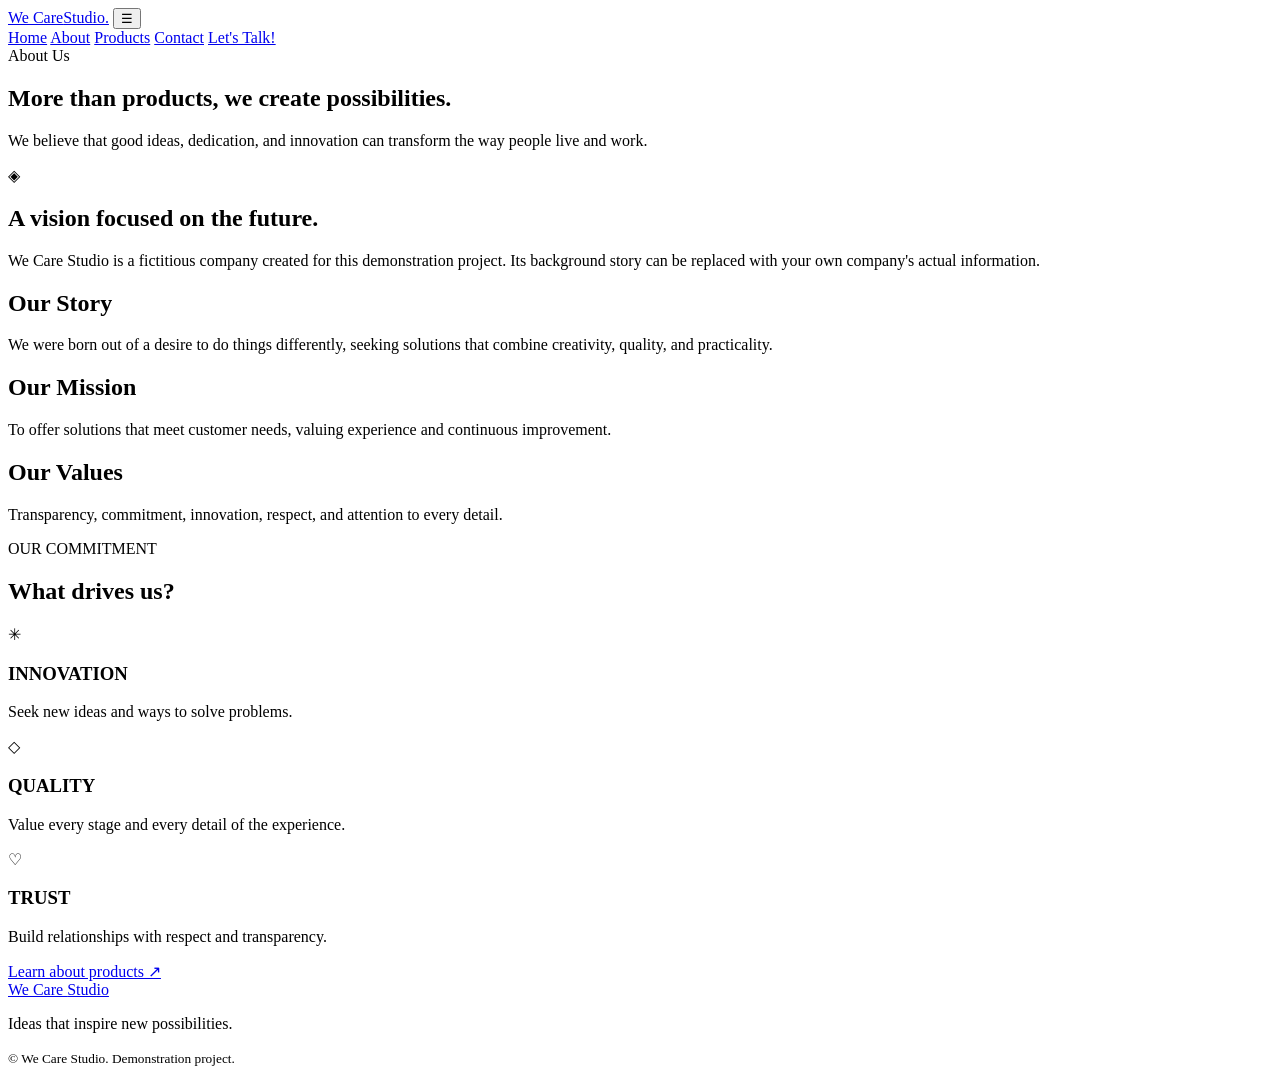
==== about.html @ b72f2395 "Alteracao do projeto. Atualizacao html. 100% em Inglês." ====
<!DOCTYPE html>
<html lang="pt-BR">

<head>
    <meta charset="UTF-8">
    <meta name="viewport" content="width=device-width, initial-scale=1.0">
    <title>About | We Care Studio</title>
    <link rel="stylesheet" href="css/style.css">
</head>

<body>
    <header class="site-heder">
        <a class="brand" href="index.html">We Care<span>Studio.</span></a>
        <button class="menu-toggle" aria-label="Abrir menu" aria-expanded="false" aria-controls="nav-links">☰</button>
        <nav class="nav-links" id="nav-links">
            <a href="index.html">Home</a>
            <a class="active" href="about.html">About</a>
            <a href="products.html">Products</a>
            <a href="contact.html">Contact</a>
            <a href="contact.html">Let's Talk!</a>
    </header>


    <main class="page-container">
        <section class="page-hero reveal">
            <span class="eyebrow">About Us</span>
            <h1>More than products, we create <span>possibilities.</span></h1>
            <p>We believe that good ideas, dedication, and innovation can
                transform the way people live and work.</p>
        </section>

        <section class="about-grig reveal">
            <div class="about-highlight">
                <span class="feature-icon">◈</span>
                <h2>A vision focused on the future.</h2>
                <p>We Care Studio is a fictitious company created for this demonstration project. Its background story
                    can be replaced with your own company's actual information.</p>
            </div>

            <div class="about-copy">
                <h2>Our Story</h2>
                <p>We were born out of a desire to do things differently, seeking solutions
                    that combine creativity, quality, and practicality.</p>
                <h2>Our Mission</h2>
                <p>To offer solutions that meet customer needs,
                    valuing experience and continuous improvement.</p>
                <h2>Our Values</h2>
                <p>Transparency, commitment, innovation, respect, and attention
                    to every detail.</p>
            </div>
        </section>

        <section class="section-block reveal">
            <span class="eyebrow">OUR COMMITMENT</span>
            <h2 class="section-title">What drives us?</h2>

            <div class="feature-card">
                <article class="feature-icon">
                    <span class="feature-icon">✳</span>
                    <h3>INNOVATION</h3>
                    <P>Seek new ideas and ways to solve problems.</P>
                </article>
                <article class="feature-card">
                    <span class="feature-icon">◇</span>
                    <h3>QUALITY</h3>
                    <P>Value every stage and every detail of the experience.</P>
                </article>
                <article class="feature-card">
                    <span class="feature-icon">♡</span>
                    <h3>TRUST</h3>
                    <P>Build relationships with respect and transparency.</P>
                </article>
            </div>

            <a class="button-main" href="products.html">Learn about products ↗</a>
        </section>
    </main>

    <footer>
        <a class="brand" href="index.html">We Care <span>Studio</span></a>
        <p>Ideas that inspire new possibilities.</p>
        <small>© <span class="current-year"></span>We Care Studio. Demonstration project.</small>
    </footer>
</body>
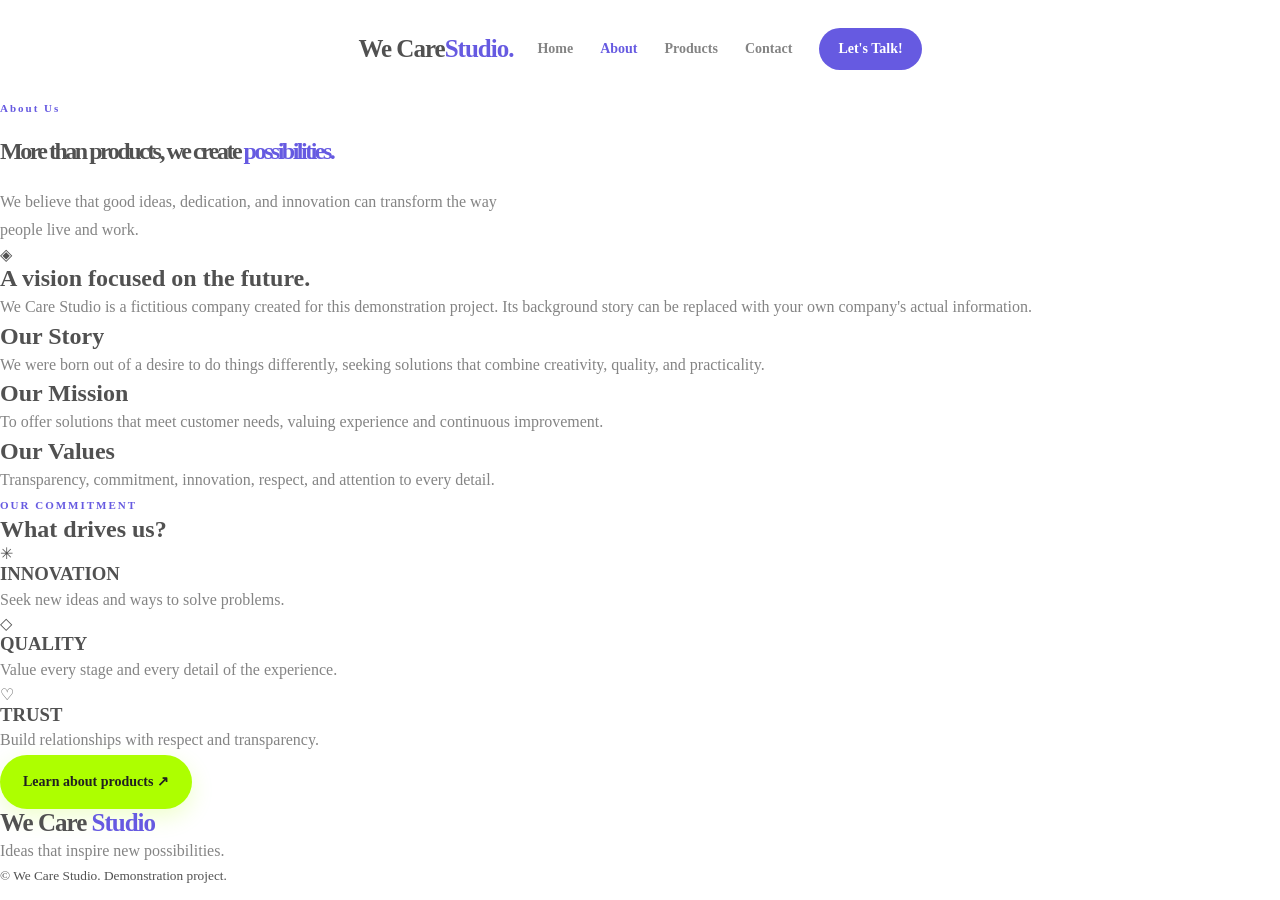
==== commit 0313292d: "Atualizacao HTML; CSS aplicado no cabecalho, textos e botoes." ====
--- a/about.html
+++ b/about.html
@@ -5,19 +5,21 @@
     <meta charset="UTF-8">
     <meta name="viewport" content="width=device-width, initial-scale=1.0">
     <title>About | We Care Studio</title>
-    <link rel="stylesheet" href="css/style.css">
+   <link rel="stylesheet" href="./style.css">
 </head>
 
 <body>
-    <header class="site-heder">
+    <header class="site-header">
         <a class="brand" href="index.html">We Care<span>Studio.</span></a>
+
         <button class="menu-toggle" aria-label="Abrir menu" aria-expanded="false" aria-controls="nav-links">☰</button>
+
         <nav class="nav-links" id="nav-links">
             <a href="index.html">Home</a>
             <a class="active" href="about.html">About</a>
             <a href="products.html">Products</a>
             <a href="contact.html">Contact</a>
-            <a href="contact.html">Let's Talk!</a>
+           <a class="nav-cta" href="contact.html">Let's Talk!</a>
     </header>
 
 
@@ -29,7 +31,7 @@
                 transform the way people live and work.</p>
         </section>
 
-        <section class="about-grig reveal">
+        <section class="about-grid reveal">
             <div class="about-highlight">
                 <span class="feature-icon">◈</span>
                 <h2>A vision focused on the future.</h2>
@@ -81,4 +83,7 @@
         <p>Ideas that inspire new possibilities.</p>
         <small>© <span class="current-year"></span>We Care Studio. Demonstration project.</small>
     </footer>
+
+    <script src="js/script.js"></script>
+
 </body>
--- a/style.css
+++ b/style.css
@@ -0,0 +1,325 @@
+:root {
+    --purple: #665ae1;
+    --purple-dark: #4b3fc0;
+    --lime: #adff00;
+    --gray-dark: #515151;
+    --gray: #848484;
+    --gray-light: #989d9c;
+    --white: #ffffff;
+    --background: #f7f7fc;
+    --border: #e8e6f3;
+    --shadow: 0 18px 50px rgba(55, 44, 120, 0.10);
+}
+
+* {
+    margin: 0;
+    padding: 0;
+    box-sizing: border-box;
+    font-family: "Montserrat" sans-serif;
+}
+
+html {
+    scroll-behavior: smooth;
+}
+
+body {
+    min-height: 100vh;
+    color: var(--gray-dark);
+    background: radial-gradient(ellipse at 90% 5%¨, #ece9ff 0, transparent 32% var(--backgound));
+}
+
+a {
+    color: inherit;
+    text-decoration: none;
+}
+
+button, input, select, textarea {
+    font: inherit;
+}
+
+button, input, select, textarea {
+    -webkit-tap-highlight-color: transparent;
+}
+
+button:focus-visible, a:focus-visible, input:focus-visible, select:focus-visible, textarea:focus-visible {
+    outline: 3px solid var(--purple);
+    outline-offset: 4px;
+}
+
+.site-header {
+    width: min(1320px, 92%);
+    margin: 0 auto;
+    padding: 28px 0;
+    display: flex;
+    align-items: center;
+    justify-content: center;
+    gap: 24px;
+}
+
+.brand {
+    flex-shrink: 0;
+    font-size: 25px;
+    font-weight: 900;
+    letter-spacing: -1px;
+}
+
+.brand span {
+    color: var(--purple);
+}
+
+.nav-links {
+    display: flex;
+    align-items: center;
+    gap: 27px;
+}
+
+.nav-links a {
+    font-size: 14px;
+    font-weight: 600;
+    color: var(--gray);
+    transition: color 0.25s ease;
+}
+
+.nav-links > a:hover, .nav-links > a.active {
+    color: var(--purple);
+}
+
+.nav-links .nav-cta {
+    padding: 13px 19px;
+    border-radius: 30px;
+    background: var(--purple);
+    color: var(--white);
+    transition: background 0.25s, transform 0.25s;
+}
+
+.nav-links .nav-cta:hover {
+    background: var(--purple-dark);
+    color: var(--white);
+    transform: translateY(-2px);
+}
+
+.menu-toggle {
+    display: none;
+    border: none;
+    background: var(--purple);
+    color: var(--white);
+    border-radius: 12px;
+    width: 44px;
+    height: 44px;
+    font-size: 23px;
+    cursor: pointer;
+}
+
+.eyebrow {
+    display: inline-block;
+    color: var(--purple);
+    font-size: 11px;
+    font-weight: 800;
+    letter-spacing: 2px;
+    line-height: 1.8;
+}
+
+h1, h2, h3 {
+    color: var(--gray-dark);
+    line-height: 1.2;
+}
+
+p {
+    color: var(--gray);
+    line-height: 1.8;
+}
+
+.button-main, .button-secondary {
+    display: inline-flex;
+    align-items: center;
+    justify-content: center;
+    gap: 8px;
+    min-height: 54px;
+    padding: 14px 23px;
+    border: none;
+    border-radius: 30px;
+    font-size: 14px;
+    font-weight: 800;
+    cursor: pointer;
+    transition: transform 0.25s ease, box-shadow 0.25s ease backgrond 0.25s ease;
+} 
+
+.button-main {
+    background: var(--lime);
+    color: #202020;
+    box-shadow: 0 8px 22px rgba(173, 255, 0, 0.2);
+}
+
+.button-main:hover {
+    transform: translateY(-4px);
+    box-shadow: 0 12px 25px rgba(173, 255, 0, 0.35);
+}
+
+.button-secondary:hover {
+    border-color: var(--purple);
+    color: var(--purple);
+    transform: translateY(-3px);
+}
+
+.hero {
+    width: min(1320px, 92%);
+    min-height: 560px;
+    margin: 35px auto 80px;
+    padding: 45px 4%;
+    display: grid;
+    grid-template-columns: 1.15rf 0.85fr;
+    align-items: center;
+    gap: 55px;
+    background: var(--white);
+    border: 1px solid rgba(102, 90, 225, 0.08);
+    border-radius: 34px;
+    box-shadow: var(--shadow);
+    overflow: hidden;
+}
+
+.hero-content h1, .page-hero h1 {
+    margin-top: 18px;
+    font-size: clamp(38px, 5vw 66px);
+    font-weight: 900;
+    letter-spacing: -2.5px;
+}
+
+.hero-content h1 span, .page-hero h1 span {
+    color: var(--purple);
+}
+
+.hero-content > p, .page-hero > p {
+    max-width: 540px;
+    margin-top: 22px;
+    font-size: 16px;
+}
+
+.hero-actions {
+    display: flex;
+    flex-wrap: wrap;
+    gap: 14px;
+    margin-top: 30px;
+}
+
+.hero-stats {
+    display: flex;
+    flex-wrap: wrap;
+    gap: 32px;
+    margin-top: 43px;
+}
+
+.hero-stats div {
+    display: flex;
+    flex-direction: column;
+    gap: 5px;
+}
+
+.hero-stats strong {
+    color: var(--purple);
+    font-size: 20px;
+}
+
+.hero-stats span {
+    color: var(--gray);
+    font-size: 12px;
+    font-weight: 600;
+}
+
+hero.visual {
+    min-height: 380px;
+    position: relative;
+    display: grid;
+    place-items: center;
+}
+
+.visual-orbit {
+    position: absolute;
+    width: min(340px, 90%);
+    aspect-ratio: 1;
+    border: 2px dashed rgba(102, 90, 225, 0.25);
+    border-radius: 50%;
+    animation: rotate-orbit 24s linear infinite;
+}
+
+visual-card {
+    z-index: 1;
+    width: min(310px 90%);
+    min-height: 275px;
+    padding: 32px;
+    border-radius: 28px;
+    background: linear-gradient(145deg, #7669f0, #5142c4);
+    color: var(--white);
+    box-shadow: 0 24px 60px rgba(102, 90, 225, 0.35);
+    transform: rotate(-3deg);
+    transition: transform 0.35s ease;
+}
+
+
+.vusual-card:hover {
+    transform: rotate(0deg) translateY(-6px);
+}
+
+
+.visual-icon {
+    display: block;
+    color: var(--lime);
+    font-size: 46px;
+}
+
+.visual-label {
+    display: block;
+    margin: 15px 0;
+    color: #dedaff;
+    font-size: 9px;
+    font-weight: 800;
+    letter-spacing: 1.5px;
+}
+
+.visual-card h2 {
+    color: var(--white);
+    font-size: 28px;
+    line-height: 1.3;
+}
+
+.visual-card p {
+    margin-top: 12px;
+    color: #ece9ff;
+    font-size: 12px;
+}
+
+.visual-card a {
+    display: inline-block;
+    margin-top: 20px;
+    color: var(--lime);
+    font-size: 12px;
+    font-weight: 800;
+}
+
+.floating-star {
+    position: absolute;
+    z-index: 2;
+    color: var(--purple);
+    animation: float-star 3s ease-in-out infinite;
+}
+
+.star-one {
+    top: 12%;
+    right: 10%;
+    font-size: 48px;
+}
+
+.star-two {
+    bottom: 10%;
+    left: 8%;
+    color: #a4db00;
+    font-size: 38px;
+    animation-delay: 0.7s;
+}
+
+@keyframes rotate-orbit {
+    to {transform: rotate(360deg);}
+}
+
+@keyframes float-star {
+    50% {transform: translateY(-12px) rotate(15deg);}
+}
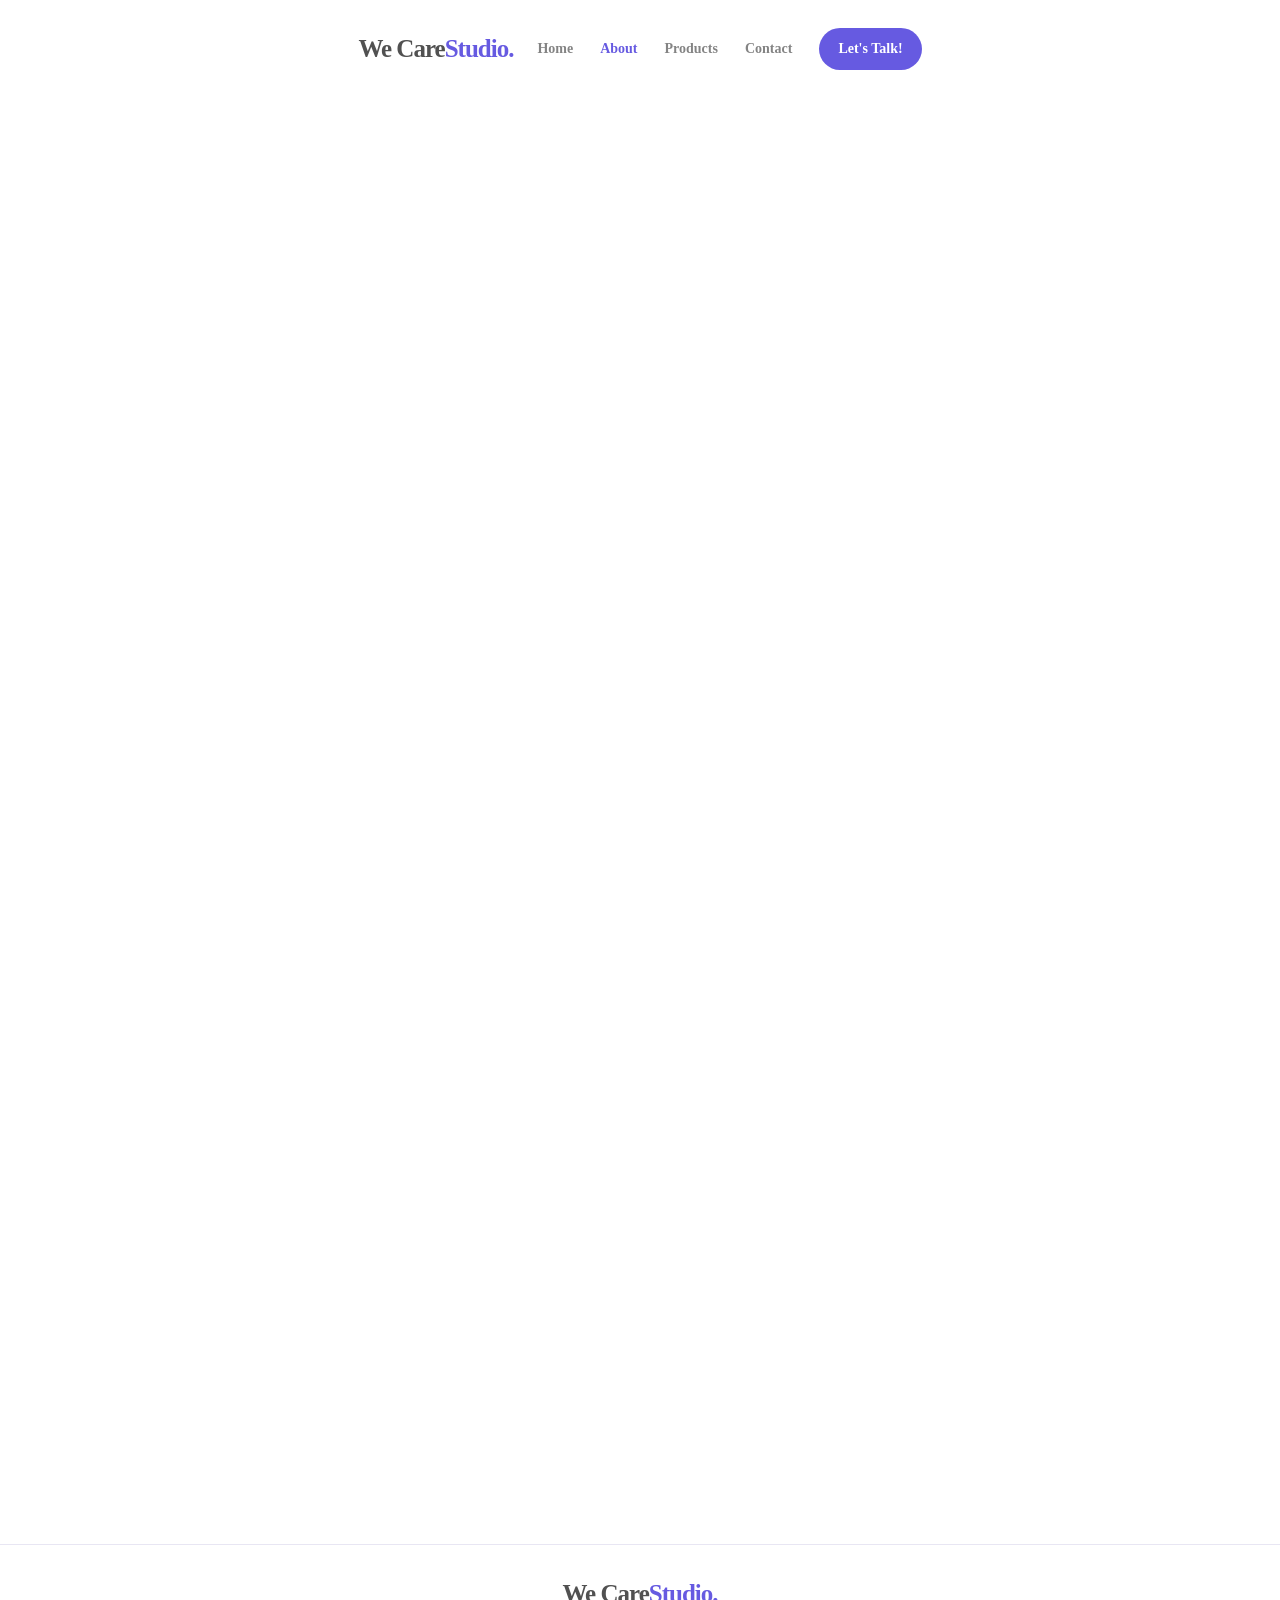
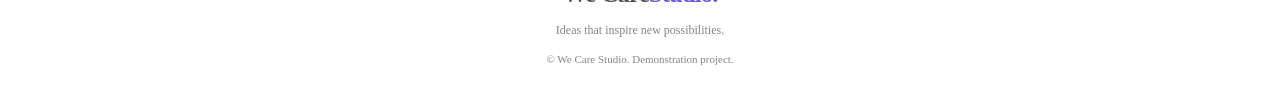
==== commit e9772603: "Ajsutes HTML, correcao da animacao no card new possibilities, aplicacao css no restante das paginas." ====
--- a/about.html
+++ b/about.html
@@ -78,8 +78,8 @@
         </section>
     </main>
 
-    <footer>
-        <a class="brand" href="index.html">We Care <span>Studio</span></a>
+     <footer class="site-footer">
+        <a class="brand" href="index.html">We Care<span>Studio.</span></a>
         <p>Ideas that inspire new possibilities.</p>
         <small>© <span class="current-year"></span>We Care Studio. Demonstration project.</small>
     </footer>
--- a/style.css
+++ b/style.css
@@ -33,15 +33,25 @@
     text-decoration: none;
 }
 
-button, input, select, textarea {
+button,
+input,
+select,
+textarea {
     font: inherit;
 }
 
-button, input, select, textarea {
+button,
+input,
+select,
+textarea {
     -webkit-tap-highlight-color: transparent;
 }
 
-button:focus-visible, a:focus-visible, input:focus-visible, select:focus-visible, textarea:focus-visible {
+button:focus-visible,
+a:focus-visible,
+input:focus-visible,
+select:focus-visible,
+textarea:focus-visible {
     outline: 3px solid var(--purple);
     outline-offset: 4px;
 }
@@ -80,7 +90,8 @@
     transition: color 0.25s ease;
 }
 
-.nav-links > a:hover, .nav-links > a.active {
+.nav-links>a:hover,
+.nav-links>a.active {
     color: var(--purple);
 }
 
@@ -119,7 +130,9 @@
     line-height: 1.8;
 }
 
-h1, h2, h3 {
+h1,
+h2,
+h3 {
     color: var(--gray-dark);
     line-height: 1.2;
 }
@@ -129,7 +142,8 @@
     line-height: 1.8;
 }
 
-.button-main, .button-secondary {
+.button-main,
+.button-secondary {
     display: inline-flex;
     align-items: center;
     justify-content: center;
@@ -142,7 +156,7 @@
     font-weight: 800;
     cursor: pointer;
     transition: transform 0.25s ease, box-shadow 0.25s ease backgrond 0.25s ease;
-} 
+}
 
 .button-main {
     background: var(--lime);
@@ -177,18 +191,21 @@
     overflow: hidden;
 }
 
-.hero-content h1, .page-hero h1 {
+.hero-content h1,
+.page-hero h1 {
     margin-top: 18px;
     font-size: clamp(38px, 5vw 66px);
     font-weight: 900;
     letter-spacing: -2.5px;
 }
 
-.hero-content h1 span, .page-hero h1 span {
-    color: var(--purple);
-}
-
-.hero-content > p, .page-hero > p {
+.hero-content h1 span,
+.page-hero h1 span {
+    color: var(--purple);
+}
+
+.hero-content>p,
+.page-hero>p {
     max-width: 540px;
     margin-top: 22px;
     font-size: 16px;
@@ -225,25 +242,32 @@
     font-weight: 600;
 }
 
-hero.visual {
+.hero-visual {
     min-height: 380px;
     position: relative;
     display: grid;
     place-items: center;
-}
+    isolation: isolate;
+}
+
 
 .visual-orbit {
     position: absolute;
+    top: 50%;
+    left: 50%;
+    translate: -50% -50%;
     width: min(340px, 90%);
     aspect-ratio: 1;
     border: 2px dashed rgba(102, 90, 225, 0.25);
     border-radius: 50%;
+    pointer-events: none;
     animation: rotate-orbit 24s linear infinite;
-}
-
-visual-card {
+    z-index: 0;
+}
+
+.visual-card {
     z-index: 1;
-    width: min(310px 90%);
+    width: min(310px, 90%);
     min-height: 275px;
     padding: 32px;
     border-radius: 28px;
@@ -254,45 +278,50 @@
     transition: transform 0.35s ease;
 }
 
-
-.vusual-card:hover {
-    transform: rotate(0deg) translateY(-6px);
-}
-
-
-.visual-icon {
+.visual-card .visual-icon {
     display: block;
-    color: var(--lime);
-    font-size: 46px;
-}
-
-.visual-label {
+    margin-bottom: 18px;
+    color: #adff00;
+    font-size: 38px;   
+}
+
+.visual-card .visual-label {
     display: block;
-    margin: 15px 0;
-    color: #dedaff;
-    font-size: 9px;
+    margin-bottom: 20px;
+    color: #adff00;
+    font-size: 11px;
     font-weight: 800;
-    letter-spacing: 1.5px;
+    letter-spacing: 2px;
 }
 
 .visual-card h2 {
-    color: var(--white);
+    margin-bottom: 14px;
+    color: #ffffff;
     font-size: 28px;
-    line-height: 1.3;
+    font-weight: 800;
+    line-height: 1.2;
 }
 
 .visual-card p {
-    margin-top: 12px;
-    color: #ece9ff;
-    font-size: 12px;
+    width: 100%;
+    margin-top: 0;
+    margin-bottom: 24px;
+    color: #f0edff;
+    font-size: 13px;
+    line-height: 1.7;
 }
 
 .visual-card a {
-    display: inline-block;
-    margin-top: 20px;
-    color: var(--lime);
-    font-size: 12px;
-    font-weight: 800;
+   display: inline-block;
+   color: var(--lime);
+   font-size: 13px;
+   font-weight: 800;
+   text-decoration: none;
+   transition: transform 0.3s ease;
+}
+
+.visual-card a:hover {
+    transform: translateX(5px);
 }
 
 .floating-star {
@@ -305,21 +334,541 @@
 .star-one {
     top: 12%;
     right: 10%;
-    font-size: 48px;
+    font-size: 88px;
 }
 
 .star-two {
     bottom: 10%;
     left: 8%;
     color: #a4db00;
-    font-size: 38px;
+    font-size: 88px;
     animation-delay: 0.7s;
 }
 
 @keyframes rotate-orbit {
-    to {transform: rotate(360deg);}
+    to {
+        transform: rotate(360deg);
+    }
 }
 
 @keyframes float-star {
-    50% {transform: translateY(-12px) rotate(15deg);}
+    50% {
+        transform: translateY(-12px) rotate(15deg);
+    }
+}
+
+.section-block {
+    width: min(1200, 90%);
+    margin: 0 auto 90px;
+    text-align: center;
+}
+
+.section-title {
+    margin-top: 12px;
+    font-size: clamp(28px 4vw 42px);
+    font-weight: 900;
+}
+
+.section-description {
+    max-width: 650px;
+    margin: 15px auto 35px;
+    font-size: 14px;
+}
+
+.feature-grid {
+    display: grid;
+   grid-template-columns: repeat(3, minmax(0, 1fr));
+    gap: 22px;
+    margin-top: 35px;
+    text-align: left;
+}
+
+.feature-card {
+    padding: 30px;
+    border: 1px solid var(--border);
+    border-radius: 24px;
+    background: var(--white);
+    box-shadow: 0 8px 30px rgba(55, 44, 120, 0.04);
+    transition: transform 0.3s ease, box-shadow 0.3s ease;
+    
+}
+
+.feature-card:hover {
+    transform: translateY(-7px);
+    box-shadow: var(--shadow);
+}
+
+.feature-icon {
+    display: inline-grid;
+    place-items: center;
+    width: 50px;
+    height: 50px;
+    border-radius: 16px;
+    background: #eeecff;
+    color: var(--purple);
+    font-size: 27px;
+}
+
+.feature-card p{
+    margin-top: 12px;
+    font-size: 13px;
+}
+
+.card-link {
+    display: inline-block;
+    margin-top: 20px;
+    color: var(--purple);
+    font-size: 12px;
+    font-weight: 800;
+}
+
+.section-block > .button-main {
+    margin-top: 35px;
+}
+
+.page-container {
+    width: min(1200px, 90%);
+    min-height: 65vh;
+    margin: 35px auto 80px;
+}
+
+.page-hero {
+    padding: 65px 7%;
+    border-radius: 30px;
+    background: var(--white);
+    box-shadow: var(--shadow);
+}
+
+.page-hero h1 {
+    max-width: 850px;
+}
+
+.about-grid {
+    display: grid;
+    grid-template-columns: 0.85fr 1.15fr;
+    gap: 35px;
+    margin-top: 45px;
+}
+
+.about-highlight {
+    padding: 38px;
+    border-radius: 28px;
+    background: linear-gradient(145deg, #7669f0), #4b3fc0;
+
+}
+
+.about-highlight h2 {
+    margin-top: 25px;
+    color: var(--white);
+    font-size: 32px;
+}
+
+.about-highlight p {
+    margin-top: 18px;
+    color: #e9e7ff;
+    font-size: 14px;
+}
+
+.about-copy p {
+    margin: 10px 0 22px;
+    font-size: 14px;
+}
+
+.about-grid + .section-block {
+    margin-top: 75px;
+}
+
+.catalog {
+    margin-top: 38px;
+}
+
+.catalog-controls {
+    display: grid;
+    grid-template-columns: 1fr 250px;
+    gap: 15px;
+}
+
+.catalog-controls input, .catalog-controls select, .contact-form input, .contact-form select, .contact-form textarea {
+    width: 100%;
+    padding: 15px;
+    border: 1px solid var(--border);
+    border-radius: 13px;
+    background: var(--white);
+    color: var(--gray-dark);
+    font-size: 13px;
+}
+
+.catalog-controls input:focus, .catalog-controls select:focus, .contact-form input:focus, .contact-form select:focus, .contact-form textarea:focus {
+    border-color: var(--purple);
+    outline: 2px solid rgba(102, 90, 225, 0.12);
+
+}
+
+.results-count {
+    margin-top: 18px;
+    font-size: 12px;
+}
+
+.product-grid {
+    display: grid;
+    gap: 22px;
+    margin-top: 18px;
+}
+
+.product-card {
+    min-width: 0;
+    overflow: hidden;
+    border: 1px solid var(--border);
+    border-radius: 23px;
+    background: var(--white);
+    transition: transform 0.3s ease, box-sahdow 0.3s ease;
+}
+
+.product-card:hover {
+    transform: translateY(-6px);
+    box-shadow: var(--shadow);
+}
+
+.product-art span {
+    font-size: 85px;
+    color: var(--white);
+    filter: drop-shadow(0 10px 15px rgba(0, 0, 0, 0.15));
+    transition: transform 0.3s ease;
+}
+
+.product-card:hover .product-art span {
+    transform: scale(1.15) rotate(8deg);
+}
+
+.art-purple {
+    background: linear-gradient(135deg, #a69dfb);
+}
+
+.art-green {
+     background: linear-gradient(135deg, #d7ff89, #82bd00);
+}
+
+.art-coral {
+     background: linear-gradient(135deg, #ffb6a6, #f07872);
+}
+
+.product-info {
+    padding: 23px;
+}
+
+.product-tag {
+    color: var(--purple);
+    font-size: 10px;
+    font-weight: 800;
+    letter-spacing: 1px;
+}
+
+.product-info h2 {
+    margin-top: 10px;
+    font-size: 21px;
+}
+
+.product-info p {
+    margin-top: 10px;
+    font-size: 13px;
+}
+
+.product-details {
+    margin-top: 20px;
+    padding: 0;
+    border: none;
+    background: none;
+    color: var(--purple);
+    font-size: 13px;
+    font-weight: 800;
+    cursor: pointer;
+}
+
+
+.product-details:hover {
+    color: var(--purple-dark);
+}
+
+.empty-state {
+    padding: 35px;
+    text-align: center;
+}
+
+.product-dialog {
+    width: min(500px, 90%);
+    margin: auto;
+    padding: 35px;
+    border: 1px solid var(--border);
+    border-radius: 25px;
+    background: var(--white);
+    color: var(--gray-dark);
+    box-shadow: var(--shadow);
+}
+
+.dialog-close {
+    float: right;
+    width: 35px;
+    height: 35px;
+    border: none;
+    border-radius: 50%;
+    background: #eeecff;
+    color: var(--purple);
+    font-size: 25px;
+    cursor: pointer;
+}
+
+.product-dialog h2 {
+    margin-top: 20px;
+    font-size: 27px;
+}
+
+.product-dialog p {
+    margin-top: 15px;
+    font-size: 14px;
+}
+
+.product-dialog .dialog-price {
+    margin-bottom: 25px;
+    color: var(--purple);
+    font-weight: 800;
+}
+
+.contact-layout {
+    display: grid;
+    grid-template-columns: 0.8fr 1.2fr;
+    gap: 40px;
+    margin-top: 40px;
+}
+
+
+.contact-intro {
+    padding: 35px;
+    border-radius: 25px;
+    background: linear-gradient(145deg, #7669f0, #4b3fc0);
+}
+
+.contact-intro h2 {
+    margin-top: 25px;
+    color: var(--white);
+    font-size: 32px;
+}
+
+.contact-intro > p {
+    margin-top: 15px;
+    color: #e9e7ff;
+    font-size: 14px;
+}
+
+.contact-note {
+    margin-top: 35px;
+    padding-top: 22px;
+    border-top: 1px solid rgba(255, 255, 255, 0.25);
+}
+
+.contact-note strong {
+    color: var(--lime);
+    font-size: 13px;
+}
+
+.contact-note p {
+    margin-top: 8px;
+    color: #e9e7ff;
+    font-size: 12px;
+}
+
+.contact-form {
+    display: flex;
+    flex-direction: column;
+    align-items: stretch;
+    gap: 10px;
+    padding: 32px;
+    border: 1px solid var(--border);
+    border-radius: 25px;
+    background: var(--white);
+    box-shadow: var(--shadow);
+}
+
+.contact-form label {
+    margin-top: 8px;
+    font-size: 12px;
+    font-weight: 700;
+}
+
+.contact-form textarea {
+    resize: vertical;
+}
+
+.contact-form .button-main {
+    align-self: flex-start;
+    margin-top: 12px;
+}
+
+.contact-form small {
+    color: var(--gray);
+    font-size: 11px;
+    line-height: 1.7;
+}
+
+.form-feedback.error {
+    color: #c53030;
+}
+
+.site-footer {
+    display: flex;
+    flex-direction: column;
+    align-items: center;
+    gap: 12px;
+    padding: 35px 5%;
+    border-top: 1px solid var(--border);
+    background: rgba(255, 255, 255, 0.75);
+    text-align: center;
+}
+
+.site-footer p {
+    font-size: 12px;
+}
+
+.site-footer small {
+    color: var(--gray);
+    font-size: 11px;
+}
+
+.reveal {
+    opacity: 0;
+    transform: translateY(25px);
+    transition: opacity 0.7s ease, transform 0.7s ease;
+}
+
+.reveal.visible {
+    opacity: 1;
+    transform: translateY(0);
+}
+
+@media (max-width: 900px) {
+    .site-header {
+        flex-wrap: wrap;
+    }
+
+    .menu-toggle {
+        display: block;
+    }
+
+    .nav-links {
+        display: none;
+        width: 100%;
+        flex-direction: column;
+        align-items: stretch;
+        gap: 0;
+        padding: 12px;
+        border: 1px solid var(--border);
+        border-radius: 18px;
+        background: var(--white);
+        box-shadow: var(--shadow);
+    }
+
+    .nav-links.open {
+        display: flex;
+    }
+
+    .nav-links > a {
+        padding: 13px;
+    }
+
+    .nav-links .nav-cta {
+        margin-top: 6px;
+        text-align: center;
+    }
+
+    .hero {
+        min-height: 340px;
+    }
+
+    .feature-grid, .contact-layout {
+        grid-template-columns: 1fr;
+    }
+
+}
+
+@media (max-width: 600px) {
+    .site-header {
+        padding: 20px 0;
+    }
+
+    .brand {
+        font-size: 22px;
+    }
+
+    .hero {
+        margin-top: 15px;
+        margin-bottom: 55px;
+        border-radius: 23px;
+    }
+
+    .hero-content h1, .page-hero h1 {
+        font-size: clamp(35px, 10vw, 48px);
+        letter-spacing: -1.5px;
+    }
+
+    .hero-content > p, .page-hero > p {
+        font-size: 14px;
+    }
+
+    .hero-actions a {
+        text-align: center;
+    }
+
+    .hero-stats {
+        gap: 20px;
+    }
+
+    .hero-visual {
+        min-height: 300px;
+    }
+
+    .visual-card {
+        padding: 25px;
+    }
+
+    .feature-grid, .product-grid {
+        grid-template-columns: 1fr;
+    }
+
+    .section-block {
+        margin-bottom: 60px;
+    }
+
+    .page-container {
+        margin-bottom: 15px;
+    }
+
+    .page-hero, .about-highlight, .contact-intro, .contact-form {
+        padding: 25px;
+        border-radius: 22px;
+    }
+
+    .catalog-controls {
+        grid-template-columns: 1fr;
+    }
+
+    .product-art {
+        min-height: 180px;
+    }
+
+    .button-main, .button-secondary {
+        font-size: 13px;
+    }
+}
+
+@media (prefers-reduced-motion: reduce) {
+    *, *::before, *::after {
+        scroll-behavior: auto !important;
+        animation-duration: 0.01ms !important;
+        animation-iteration-count: 1 !important;
+        transition-duration: 0.01ms !important;
+    }
+
+    .reveal {
+        opacity: 1;
+        transform: none;
+    }
 }
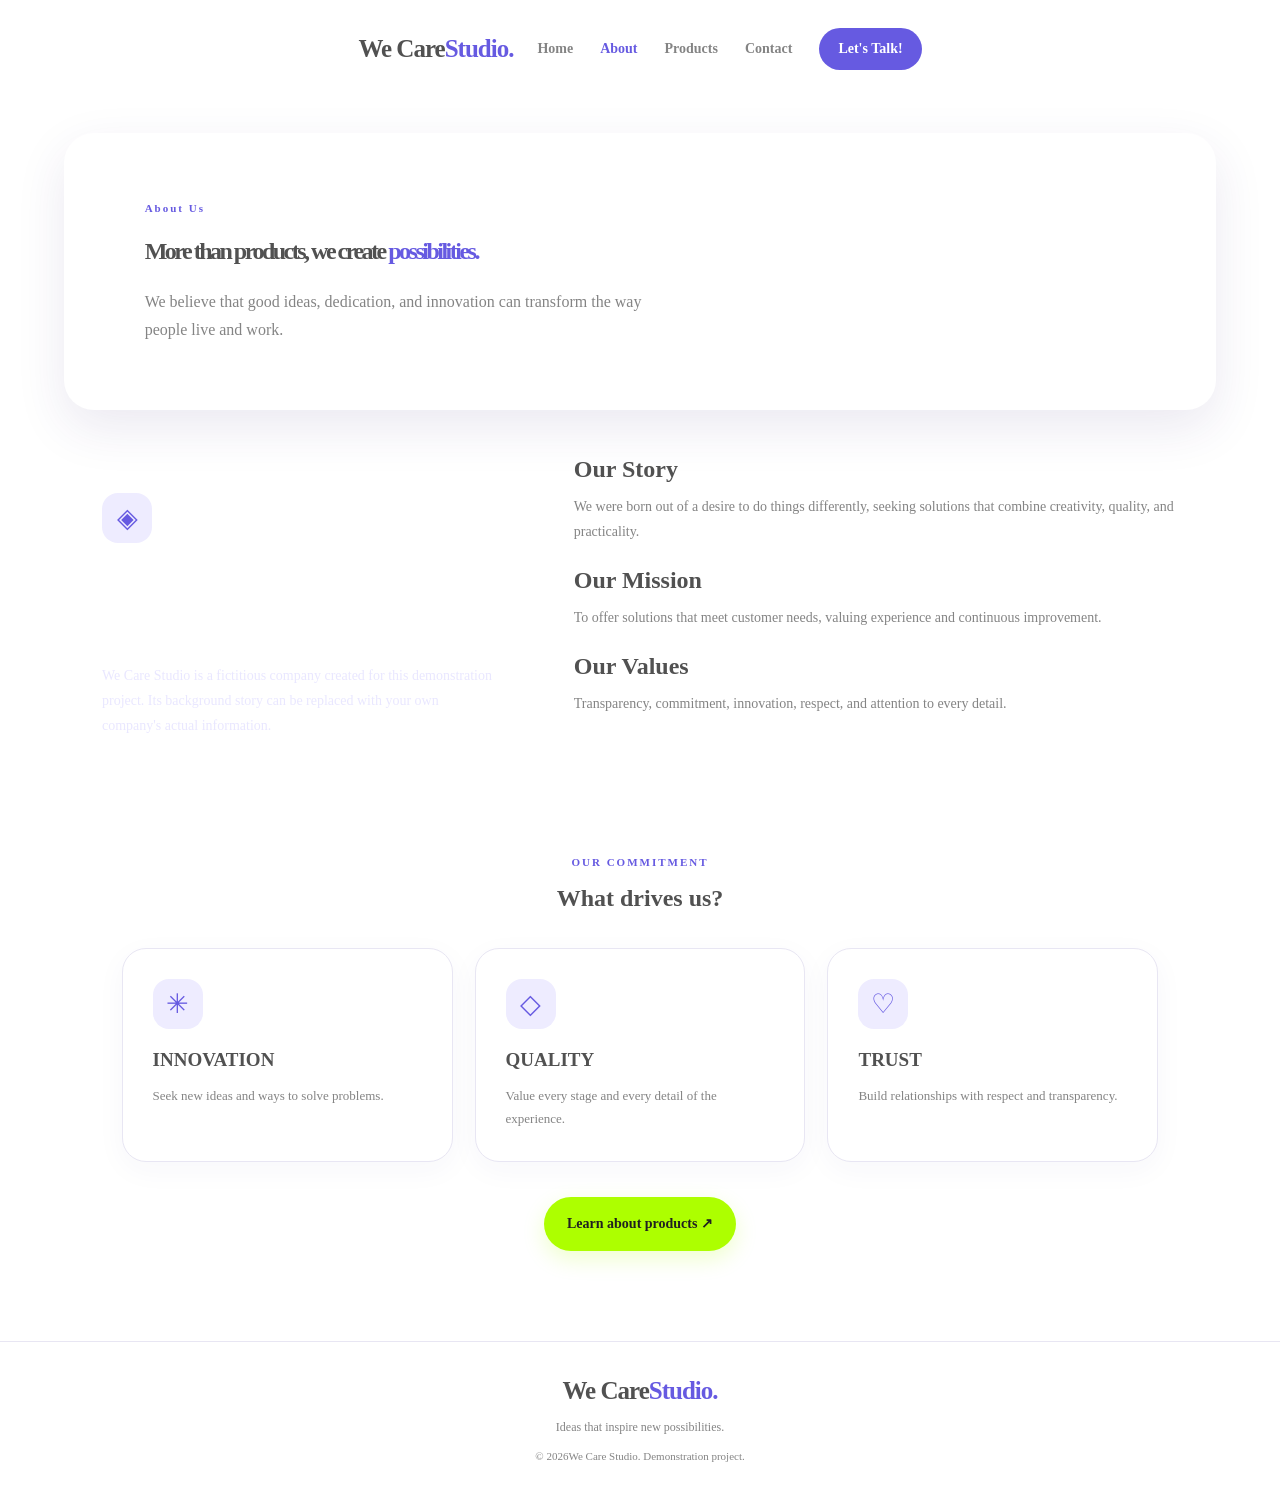
==== commit 6e53a6f9: "ajustes html e css. aplicacao javascript" ====
--- a/about.html
+++ b/about.html
@@ -5,7 +5,7 @@
     <meta charset="UTF-8">
     <meta name="viewport" content="width=device-width, initial-scale=1.0">
     <title>About | We Care Studio</title>
-   <link rel="stylesheet" href="./style.css">
+    <link rel="stylesheet" href="./style.css">
 </head>
 
 <body>
@@ -19,7 +19,7 @@
             <a class="active" href="about.html">About</a>
             <a href="products.html">Products</a>
             <a href="contact.html">Contact</a>
-           <a class="nav-cta" href="contact.html">Let's Talk!</a>
+            <a class="nav-cta" href="contact.html">Let's Talk!</a>
     </header>
 
 
@@ -56,8 +56,8 @@
             <span class="eyebrow">OUR COMMITMENT</span>
             <h2 class="section-title">What drives us?</h2>
 
-            <div class="feature-card">
-                <article class="feature-icon">
+            <div class="feature-grid">
+                <article class="feature-card">
                     <span class="feature-icon">✳</span>
                     <h3>INNOVATION</h3>
                     <P>Seek new ideas and ways to solve problems.</P>
@@ -78,12 +78,15 @@
         </section>
     </main>
 
-     <footer class="site-footer">
+    <footer class="site-footer">
         <a class="brand" href="index.html">We Care<span>Studio.</span></a>
         <p>Ideas that inspire new possibilities.</p>
         <small>© <span class="current-year"></span>We Care Studio. Demonstration project.</small>
     </footer>
 
-    <script src="js/script.js"></script>
+    <script src="./script.js"></script>
 
-</body>+
+</body>
+
+</html>
--- a/style.css
+++ b/style.css
@@ -358,7 +358,7 @@
 }
 
 .section-block {
-    width: min(1200, 90%);
+    width: min(1200px, 90%);
     margin: 0 auto 90px;
     text-align: center;
 }
@@ -377,7 +377,7 @@
 
 .feature-grid {
     display: grid;
-   grid-template-columns: repeat(3, minmax(0, 1fr));
+    grid-template-columns: repeat(3, minmax(0, 1fr));
     gap: 22px;
     margin-top: 35px;
     text-align: left;
@@ -390,7 +390,6 @@
     background: var(--white);
     box-shadow: 0 8px 30px rgba(55, 44, 120, 0.04);
     transition: transform 0.3s ease, box-shadow 0.3s ease;
-    
 }
 
 .feature-card:hover {
@@ -408,6 +407,12 @@
     color: var(--purple);
     font-size: 27px;
 }
+
+.feature-card h3 {
+    margin-top: 20px;
+    font-size: 19px;
+}
+
 
 .feature-card p{
     margin-top: 12px;
@@ -735,8 +740,8 @@
 
 .reveal {
     opacity: 0;
-    transform: translateY(25px);
-    transition: opacity 0.7s ease, transform 0.7s ease;
+    transform: translateY(30px);
+    transition: opacity 0.8s ease, transform 0.8s ease;
 }
 
 .reveal.visible {
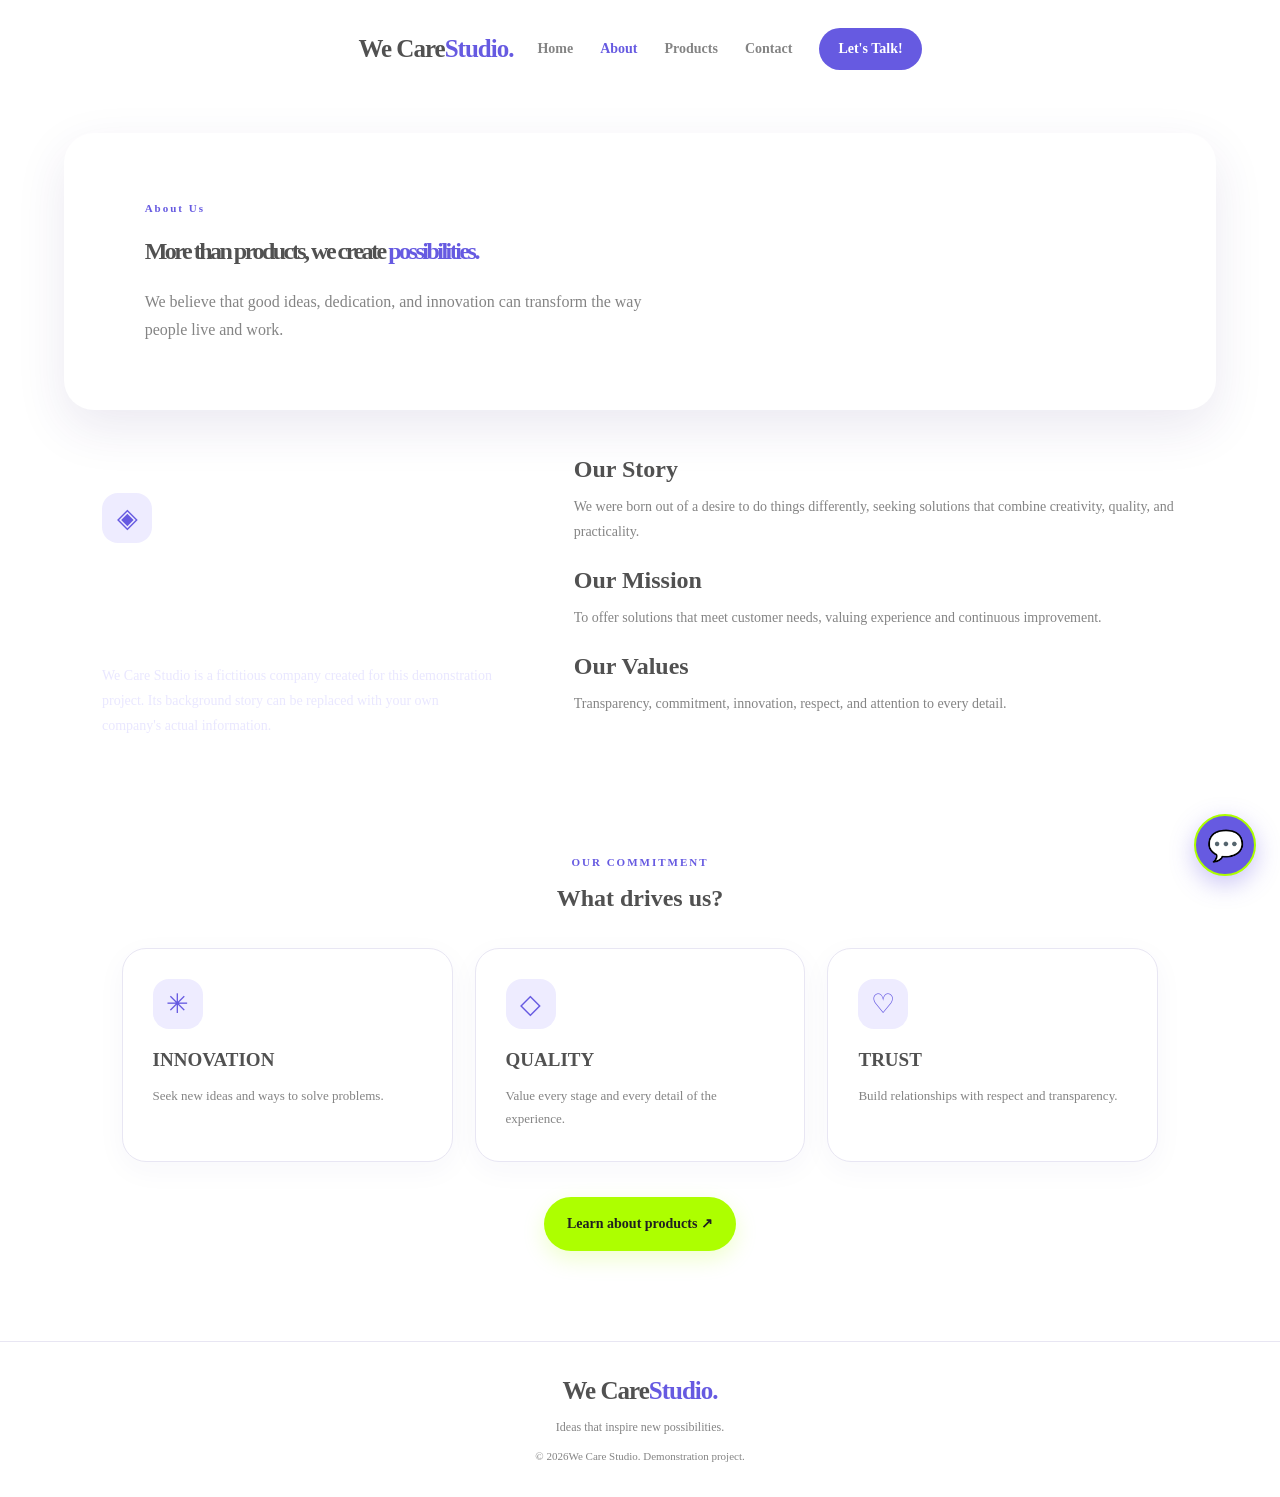
==== commit fbf5f892: "Adicionado assitente virtual ao projeto." ====
--- a/about.html
+++ b/about.html
@@ -5,7 +5,7 @@
     <meta charset="UTF-8">
     <meta name="viewport" content="width=device-width, initial-scale=1.0">
     <title>About | We Care Studio</title>
-    <link rel="stylesheet" href="./style.css">
+    <link rel="stylesheet" href="./css/style.css">
 </head>
 
 <body>
@@ -84,7 +84,63 @@
         <small>© <span class="current-year"></span>We Care Studio. Demonstration project.</small>
     </footer>
 
-    <script src="./script.js"></script>
+    <div class="chatbot">
+
+        <button class="chatbot-toggle" id="chatbot-toggle" type="button" aria-label="Open virtual assistant"
+            aria-expanded="false" aria-controls="chatbot-window">💬</button>
+
+        <section class="chatbot-window" id="chatbot-window" aria-label="We Care Studio virtual assistant" hidden>
+
+            <header class="chatbot-header">
+
+                <div>
+
+                    <span class="chatbot-status"></span>
+                    <h2>We Care Assistant</h2>
+                    <p>How can I help you today?</p>
+
+                </div>
+
+                <button class="chatbot-close" id="chatbot-close" type="button" aria-label="Close assistant">
+                    &times;
+                </button>
+                
+            </header>
+
+            <div class="chatbot-messages" id="chatbot-messages" aria-live="polite">
+                <div class="chtbot-message bot-message">
+                    Hi! Welcome to We Care Studio.
+                    How can I help you today?
+                </div>
+            </div>
+
+            <div class="chatbot-options">
+                <button type="button" data-question="about">
+                    About us
+                </button>
+
+                <button type="button" data-question="products">
+                    Products
+                </button>
+
+                <button type="button" data-question="account">
+                    My account
+                </button>
+
+                <button type="button" data-question="contact">
+                    Contact
+                </button>
+            </div>
+
+            <form class="chatbot-form" id="chatbot-form">
+                <label class="sr-only" for="chatbot-input"></label>
+                <input type="text" id="chatbot-input" placeholder="Type your question..." autocomplete="off">
+                <button type="submit">Send</button>
+            </form>
+        </section>
+    </div>
+
+  <script src="./js/script.js"></script>
 
 
 </body>
--- a/css/style.css
+++ b/css/style.css
@@ -0,0 +1,1299 @@
+:root {
+    --purple: #665ae1;
+    --purple-dark: #4b3fc0;
+    --lime: #adff00;
+    --gray-dark: #515151;
+    --gray: #848484;
+    --gray-light: #989d9c;
+    --white: #ffffff;
+    --background: #f7f7fc;
+    --border: #e8e6f3;
+    --shadow: 0 18px 50px rgba(55, 44, 120, 0.10);
+}
+
+* {
+    margin: 0;
+    padding: 0;
+    box-sizing: border-box;
+    font-family: "Montserrat" sans-serif;
+}
+
+html {
+    scroll-behavior: smooth;
+}
+
+body {
+    min-height: 100vh;
+    color: var(--gray-dark);
+    background: radial-gradient(ellipse at 90% 5%¨, #ece9ff 0, transparent 32% var(--backgound));
+}
+
+a {
+    color: inherit;
+    text-decoration: none;
+}
+
+button,
+input,
+select,
+textarea {
+    font: inherit;
+}
+
+button,
+input,
+select,
+textarea {
+    -webkit-tap-highlight-color: transparent;
+}
+
+button:focus-visible,
+a:focus-visible,
+input:focus-visible,
+select:focus-visible,
+textarea:focus-visible {
+    outline: 3px solid var(--purple);
+    outline-offset: 4px;
+}
+
+.site-header {
+    width: min(1320px, 92%);
+    margin: 0 auto;
+    padding: 28px 0;
+    display: flex;
+    align-items: center;
+    justify-content: center;
+    gap: 24px;
+}
+
+.brand {
+    flex-shrink: 0;
+    font-size: 25px;
+    font-weight: 900;
+    letter-spacing: -1px;
+}
+
+.brand span {
+    color: var(--purple);
+}
+
+.nav-links {
+    display: flex;
+    align-items: center;
+    gap: 27px;
+}
+
+.nav-links a {
+    font-size: 14px;
+    font-weight: 600;
+    color: var(--gray);
+    transition: color 0.25s ease;
+}
+
+.nav-links>a:hover,
+.nav-links>a.active {
+    color: var(--purple);
+}
+
+.nav-links .nav-cta {
+    padding: 13px 19px;
+    border-radius: 30px;
+    background: var(--purple);
+    color: var(--white);
+    transition: background 0.25s, transform 0.25s;
+}
+
+.nav-links .nav-cta:hover {
+    background: var(--purple-dark);
+    color: var(--white);
+    transform: translateY(-2px);
+}
+
+.menu-toggle {
+    display: none;
+    border: none;
+    background: var(--purple);
+    color: var(--white);
+    border-radius: 12px;
+    width: 44px;
+    height: 44px;
+    font-size: 23px;
+    cursor: pointer;
+}
+
+.eyebrow {
+    display: inline-block;
+    color: var(--purple);
+    font-size: 11px;
+    font-weight: 800;
+    letter-spacing: 2px;
+    line-height: 1.8;
+}
+
+h1,
+h2,
+h3 {
+    color: var(--gray-dark);
+    line-height: 1.2;
+}
+
+p {
+    color: var(--gray);
+    line-height: 1.8;
+}
+
+.button-main,
+.button-secondary {
+    display: inline-flex;
+    align-items: center;
+    justify-content: center;
+    gap: 8px;
+    min-height: 54px;
+    padding: 14px 23px;
+    border: none;
+    border-radius: 30px;
+    font-size: 14px;
+    font-weight: 800;
+    cursor: pointer;
+    transition: transform 0.25s ease, box-shadow 0.25s ease backgrond 0.25s ease;
+}
+
+.button-main {
+    background: var(--lime);
+    color: #202020;
+    box-shadow: 0 8px 22px rgba(173, 255, 0, 0.2);
+}
+
+.button-main:hover {
+    transform: translateY(-4px);
+    box-shadow: 0 12px 25px rgba(173, 255, 0, 0.35);
+}
+
+.button-secondary:hover {
+    border-color: var(--purple);
+    color: var(--purple);
+    transform: translateY(-3px);
+}
+
+.hero {
+    width: min(1320px, 92%);
+    min-height: 560px;
+    margin: 35px auto 80px;
+    padding: 45px 4%;
+    display: grid;
+    grid-template-columns: 1.15rf 0.85fr;
+    align-items: center;
+    gap: 55px;
+    background: var(--white);
+    border: 1px solid rgba(102, 90, 225, 0.08);
+    border-radius: 34px;
+    box-shadow: var(--shadow);
+    overflow: hidden;
+}
+
+.hero-content h1,
+.page-hero h1 {
+    margin-top: 18px;
+    font-size: clamp(38px, 5vw 66px);
+    font-weight: 900;
+    letter-spacing: -2.5px;
+}
+
+.hero-content h1 span,
+.page-hero h1 span {
+    color: var(--purple);
+}
+
+.hero-content>p,
+.page-hero>p {
+    max-width: 540px;
+    margin-top: 22px;
+    font-size: 16px;
+}
+
+.hero-actions {
+    display: flex;
+    flex-wrap: wrap;
+    gap: 14px;
+    margin-top: 30px;
+}
+
+.hero-stats {
+    display: flex;
+    flex-wrap: wrap;
+    gap: 32px;
+    margin-top: 43px;
+}
+
+.hero-stats div {
+    display: flex;
+    flex-direction: column;
+    gap: 5px;
+}
+
+.hero-stats strong {
+    color: var(--purple);
+    font-size: 20px;
+}
+
+.hero-stats span {
+    color: var(--gray);
+    font-size: 12px;
+    font-weight: 600;
+}
+
+.hero-visual {
+    min-height: 380px;
+    position: relative;
+    display: grid;
+    place-items: center;
+    isolation: isolate;
+}
+
+
+.visual-orbit {
+    position: absolute;
+    top: 50%;
+    left: 50%;
+    translate: -50% -50%;
+    width: min(340px, 90%);
+    aspect-ratio: 1;
+    border: 2px dashed rgba(102, 90, 225, 0.25);
+    border-radius: 50%;
+    pointer-events: none;
+    animation: rotate-orbit 24s linear infinite;
+    z-index: 0;
+}
+
+.visual-card {
+    z-index: 1;
+    width: min(310px, 90%);
+    min-height: 275px;
+    padding: 32px;
+    border-radius: 28px;
+    background: linear-gradient(145deg, #7669f0, #5142c4);
+    color: var(--white);
+    box-shadow: 0 24px 60px rgba(102, 90, 225, 0.35);
+    transform: rotate(-3deg);
+    transition: transform 0.35s ease;
+}
+
+.visual-card .visual-icon {
+    display: block;
+    margin-bottom: 18px;
+    color: #adff00;
+    font-size: 38px;
+}
+
+.visual-card .visual-label {
+    display: block;
+    margin-bottom: 20px;
+    color: #adff00;
+    font-size: 11px;
+    font-weight: 800;
+    letter-spacing: 2px;
+}
+
+.visual-card h2 {
+    margin-bottom: 14px;
+    color: #ffffff;
+    font-size: 28px;
+    font-weight: 800;
+    line-height: 1.2;
+}
+
+.visual-card p {
+    width: 100%;
+    margin-top: 0;
+    margin-bottom: 24px;
+    color: #f0edff;
+    font-size: 13px;
+    line-height: 1.7;
+}
+
+.visual-card a {
+    display: inline-block;
+    color: var(--lime);
+    font-size: 13px;
+    font-weight: 800;
+    text-decoration: none;
+    transition: transform 0.3s ease;
+}
+
+.visual-card a:hover {
+    transform: translateX(5px);
+}
+
+.floating-star {
+    position: absolute;
+    z-index: 2;
+    color: var(--purple);
+    animation: float-star 3s ease-in-out infinite;
+}
+
+.star-one {
+    top: 12%;
+    right: 10%;
+    font-size: 88px;
+}
+
+.star-two {
+    bottom: 10%;
+    left: 8%;
+    color: #a4db00;
+    font-size: 88px;
+    animation-delay: 0.7s;
+}
+
+@keyframes rotate-orbit {
+    to {
+        transform: rotate(360deg);
+    }
+}
+
+@keyframes float-star {
+    50% {
+        transform: translateY(-12px) rotate(15deg);
+    }
+}
+
+.section-block {
+    width: min(1200px, 90%);
+    margin: 0 auto 90px;
+    text-align: center;
+}
+
+.section-title {
+    margin-top: 12px;
+    font-size: clamp(28px 4vw 42px);
+    font-weight: 900;
+}
+
+.section-description {
+    max-width: 650px;
+    margin: 15px auto 35px;
+    font-size: 14px;
+}
+
+.feature-grid {
+    display: grid;
+    grid-template-columns: repeat(3, minmax(0, 1fr));
+    gap: 22px;
+    margin-top: 35px;
+    text-align: left;
+}
+
+.feature-card {
+    padding: 30px;
+    border: 1px solid var(--border);
+    border-radius: 24px;
+    background: var(--white);
+    box-shadow: 0 8px 30px rgba(55, 44, 120, 0.04);
+    transition: transform 0.3s ease, box-shadow 0.3s ease;
+}
+
+.feature-card:hover {
+    transform: translateY(-7px);
+    box-shadow: var(--shadow);
+}
+
+.feature-icon {
+    display: inline-grid;
+    place-items: center;
+    width: 50px;
+    height: 50px;
+    border-radius: 16px;
+    background: #eeecff;
+    color: var(--purple);
+    font-size: 27px;
+}
+
+.feature-card h3 {
+    margin-top: 20px;
+    font-size: 19px;
+}
+
+
+.feature-card p {
+    margin-top: 12px;
+    font-size: 13px;
+}
+
+.card-link {
+    display: inline-block;
+    margin-top: 20px;
+    color: var(--purple);
+    font-size: 12px;
+    font-weight: 800;
+}
+
+.section-block>.button-main {
+    margin-top: 35px;
+}
+
+.page-container {
+    width: min(1200px, 90%);
+    min-height: 65vh;
+    margin: 35px auto 80px;
+}
+
+.page-hero {
+    padding: 65px 7%;
+    border-radius: 30px;
+    background: var(--white);
+    box-shadow: var(--shadow);
+}
+
+.page-hero h1 {
+    max-width: 850px;
+}
+
+.about-grid {
+    display: grid;
+    grid-template-columns: 0.85fr 1.15fr;
+    gap: 35px;
+    margin-top: 45px;
+}
+
+.about-highlight {
+    padding: 38px;
+    border-radius: 28px;
+    background: linear-gradient(145deg, #7669f0), #4b3fc0;
+
+}
+
+.about-highlight h2 {
+    margin-top: 25px;
+    color: var(--white);
+    font-size: 32px;
+}
+
+.about-highlight p {
+    margin-top: 18px;
+    color: #e9e7ff;
+    font-size: 14px;
+}
+
+.about-copy p {
+    margin: 10px 0 22px;
+    font-size: 14px;
+}
+
+.about-grid+.section-block {
+    margin-top: 75px;
+}
+
+.catalog {
+    margin-top: 38px;
+}
+
+.catalog-controls {
+    display: grid;
+    grid-template-columns: 1fr 250px;
+    gap: 15px;
+}
+
+.catalog-controls input,
+.catalog-controls select,
+.contact-form input,
+.contact-form select,
+.contact-form textarea {
+    width: 100%;
+    padding: 15px;
+    border: 1px solid var(--border);
+    border-radius: 13px;
+    background: var(--white);
+    color: var(--gray-dark);
+    font-size: 13px;
+}
+
+.catalog-controls input:focus,
+.catalog-controls select:focus,
+.contact-form input:focus,
+.contact-form select:focus,
+.contact-form textarea:focus {
+    border-color: var(--purple);
+    outline: 2px solid rgba(102, 90, 225, 0.12);
+
+}
+
+.results-count {
+    margin-top: 18px;
+    font-size: 12px;
+}
+
+.product-grid {
+    display: grid;
+    gap: 22px;
+    margin-top: 18px;
+}
+
+.product-card {
+    min-width: 0;
+    overflow: hidden;
+    border: 1px solid var(--border);
+    border-radius: 23px;
+    background: var(--white);
+    transition: transform 0.3s ease, box-sahdow 0.3s ease;
+}
+
+.product-card:hover {
+    transform: translateY(-6px);
+    box-shadow: var(--shadow);
+}
+
+.product-art span {
+    font-size: 85px;
+    color: var(--white);
+    filter: drop-shadow(0 10px 15px rgba(0, 0, 0, 0.15));
+    transition: transform 0.3s ease;
+}
+
+.product-card:hover .product-art span {
+    transform: scale(1.15) rotate(8deg);
+}
+
+.art-purple {
+    background: linear-gradient(135deg, #a69dfb);
+}
+
+.art-green {
+    background: linear-gradient(135deg, #d7ff89, #82bd00);
+}
+
+.art-coral {
+    background: linear-gradient(135deg, #ffb6a6, #f07872);
+}
+
+.product-info {
+    padding: 23px;
+}
+
+.product-tag {
+    color: var(--purple);
+    font-size: 10px;
+    font-weight: 800;
+    letter-spacing: 1px;
+}
+
+.product-info h2 {
+    margin-top: 10px;
+    font-size: 21px;
+}
+
+.product-info p {
+    margin-top: 10px;
+    font-size: 13px;
+}
+
+.product-details {
+    margin-top: 20px;
+    padding: 0;
+    border: none;
+    background: none;
+    color: var(--purple);
+    font-size: 13px;
+    font-weight: 800;
+    cursor: pointer;
+}
+
+
+.product-details:hover {
+    color: var(--purple-dark);
+}
+
+.empty-state {
+    padding: 35px;
+    text-align: center;
+}
+
+.product-dialog {
+    width: min(500px, 90%);
+    margin: auto;
+    padding: 35px;
+    border: 1px solid var(--border);
+    border-radius: 25px;
+    background: var(--white);
+    color: var(--gray-dark);
+    box-shadow: var(--shadow);
+}
+
+.dialog-close {
+    float: right;
+    width: 35px;
+    height: 35px;
+    border: none;
+    border-radius: 50%;
+    background: #eeecff;
+    color: var(--purple);
+    font-size: 25px;
+    cursor: pointer;
+}
+
+.product-dialog h2 {
+    margin-top: 20px;
+    font-size: 27px;
+}
+
+.product-dialog p {
+    margin-top: 15px;
+    font-size: 14px;
+}
+
+.product-dialog .dialog-price {
+    margin-bottom: 25px;
+    color: var(--purple);
+    font-weight: 800;
+}
+
+.contact-layout {
+    display: grid;
+    grid-template-columns: 0.8fr 1.2fr;
+    gap: 40px;
+    margin-top: 40px;
+}
+
+
+.contact-intro {
+    padding: 35px;
+    border-radius: 25px;
+    background: linear-gradient(145deg, #7669f0, #4b3fc0);
+}
+
+.contact-intro h2 {
+    margin-top: 25px;
+    color: var(--white);
+    font-size: 32px;
+}
+
+.contact-intro>p {
+    margin-top: 15px;
+    color: #e9e7ff;
+    font-size: 14px;
+}
+
+.contact-note {
+    margin-top: 35px;
+    padding-top: 22px;
+    border-top: 1px solid rgba(255, 255, 255, 0.25);
+}
+
+.contact-note strong {
+    color: var(--lime);
+    font-size: 13px;
+}
+
+.contact-note p {
+    margin-top: 8px;
+    color: #e9e7ff;
+    font-size: 12px;
+}
+
+.contact-form {
+    display: flex;
+    flex-direction: column;
+    align-items: stretch;
+    gap: 10px;
+    padding: 32px;
+    border: 1px solid var(--border);
+    border-radius: 25px;
+    background: var(--white);
+    box-shadow: var(--shadow);
+}
+
+.contact-form label {
+    margin-top: 8px;
+    font-size: 12px;
+    font-weight: 700;
+}
+
+.contact-form textarea {
+    resize: vertical;
+}
+
+.contact-form .button-main {
+    align-self: flex-start;
+    margin-top: 12px;
+}
+
+.contact-form small {
+    color: var(--gray);
+    font-size: 11px;
+    line-height: 1.7;
+}
+
+.form-feedback.error {
+    color: #c53030;
+}
+
+.site-footer {
+    display: flex;
+    flex-direction: column;
+    align-items: center;
+    gap: 12px;
+    padding: 35px 5%;
+    border-top: 1px solid var(--border);
+    background: rgba(255, 255, 255, 0.75);
+    text-align: center;
+}
+
+.site-footer p {
+    font-size: 12px;
+}
+
+.site-footer small {
+    color: var(--gray);
+    font-size: 11px;
+}
+
+.reveal {
+    opacity: 0;
+    transform: translateY(30px);
+    transition: opacity 0.8s ease, transform 0.8s ease;
+}
+
+.reveal.visible {
+    opacity: 1;
+    transform: translateY(0);
+}
+
+@media (max-width: 900px) {
+    .site-header {
+        flex-wrap: wrap;
+    }
+
+    .menu-toggle {
+        display: block;
+    }
+
+    .nav-links {
+        display: none;
+        width: 100%;
+        flex-direction: column;
+        align-items: stretch;
+        gap: 0;
+        padding: 12px;
+        border: 1px solid var(--border);
+        border-radius: 18px;
+        background: var(--white);
+        box-shadow: var(--shadow);
+    }
+
+    .nav-links.open {
+        display: flex;
+    }
+
+    .nav-links>a {
+        padding: 13px;
+    }
+
+    .nav-links .nav-cta {
+        margin-top: 6px;
+        text-align: center;
+    }
+
+    .hero {
+        min-height: 340px;
+    }
+
+    .feature-grid,
+    .contact-layout {
+        grid-template-columns: 1fr;
+    }
+
+}
+
+@media (max-width: 600px) {
+    .site-header {
+        padding: 20px 0;
+    }
+
+    .brand {
+        font-size: 22px;
+    }
+
+    .hero {
+        margin-top: 15px;
+        margin-bottom: 55px;
+        border-radius: 23px;
+    }
+
+    .hero-content h1,
+    .page-hero h1 {
+        font-size: clamp(35px, 10vw, 48px);
+        letter-spacing: -1.5px;
+    }
+
+    .hero-content>p,
+    .page-hero>p {
+        font-size: 14px;
+    }
+
+    .hero-actions a {
+        text-align: center;
+    }
+
+    .hero-stats {
+        gap: 20px;
+    }
+
+    .hero-visual {
+        min-height: 300px;
+    }
+
+    .visual-card {
+        padding: 25px;
+    }
+
+    .feature-grid,
+    .product-grid {
+        grid-template-columns: 1fr;
+    }
+
+    .section-block {
+        margin-bottom: 60px;
+    }
+
+    .page-container {
+        margin-bottom: 15px;
+    }
+
+    .page-hero,
+    .about-highlight,
+    .contact-intro,
+    .contact-form {
+        padding: 25px;
+        border-radius: 22px;
+    }
+
+    .catalog-controls {
+        grid-template-columns: 1fr;
+    }
+
+    .product-art {
+        min-height: 180px;
+    }
+
+    .button-main,
+    .button-secondary {
+        font-size: 13px;
+    }
+}
+
+@media (prefers-reduced-motion: reduce) {
+
+    *,
+    *::before,
+    *::after {
+        scroll-behavior: auto !important;
+        animation-duration: 0.01ms !important;
+        animation-iteration-count: 1 !important;
+        transition-duration: 0.01ms !important;
+    }
+
+    .reveal {
+        opacity: 1;
+        transform: none;
+    }
+}
+
+.auth-page {
+    min-height: 100vh;
+    background: radial-gradient(circle at 15% 20%, #e6e1ff 0, transparent 32%), radial-gradient(circle at 85% 80% #efffd0 0, transparent 28%), var(--backgound);
+}
+
+
+.auth-card {
+    padding: clamp(25px, 6vw, );
+    border: 1px solid var(--border);
+    border-radius: 28px;
+    background: var(--white);
+    box-shadow: var(--shadow);
+    animation: auth-appeasr 0.6s ease both;
+}
+
+.auth-symbol {
+    display: grid;
+    place-items: center;
+    width: 58px;
+    height: 58px;
+    margin-bottom: 25px;
+    border-radius: 19px;
+    background: var(--purple);
+    color: var(--lime);
+    font-size: 32px;
+    box-shadow: 0 10px 25px rgba(102, 90, 225, 0.22);
+}
+
+.auth-card h1 {
+    margin-top: 12px;
+    font-size: clamp(30px, 7vw, 40px);
+    font-weight: 900;
+    letter-spacing: -1.5px;
+}
+
+.auth-description {
+    margin-top: 12px;
+    font-size: 13px;
+}
+
+.auth-form {
+    display: flex;
+    flex-direction: column;
+    gap: 11px;
+    margin-top: 27px;
+}
+
+.auth-form label {
+    margin-top: 7px;
+    font-size: 12px;
+    font-weight: 700;
+}
+
+
+.auth-form input {
+    width: 100%;
+    min-height: 49px;
+    padding: 14px;
+    border: 1px solid var(--border);
+    border-radius: 12px;
+    background: #fcbbff;
+    color: var(--gray-dark);
+    font-size: 13px;
+    transition: borde-color 0.2s, box-shadow 0.2s;
+}
+
+.auth-form input:focus {
+    border-color: var(--purple);
+    outline: none;
+    box-shadow: 0 0 0 4px rgba(102, 90, 255, 0.10);
+
+}
+
+.auth-form .button-main {
+    width: 100%;
+    margin-top: 12px;
+}
+
+.auth-form .button-main:disabled {
+    opacity: 0.65;
+    cursor: wait;
+    transform: none;
+}
+
+.auth-switch {
+    margin-top: 25px;
+    font-size: 12px;
+    text-align: center;
+}
+
+.auth-switch a {
+    color: var(--purple);
+    font-weight: 800;
+}
+
+.auth-switch a:hover {
+    text-decoration: underline;
+}
+
+.dashboard-welcome {
+    padding: 45px;
+    border-radius: 28px;
+    background: linear-gradient(135deg, #7669f0, #4b3fc0);
+    box-shadow: var(--shadow);
+}
+
+.dashboard-welcome h1 {
+    margin-top: 14px;
+    color: var(--white);
+    font-size: clamp(30px 5vw, 48px);
+    overflow-wrap: anywhere;
+}
+
+.dashboard-welcome h1 span {
+    color: var(--lime);
+}
+
+.dashboard-welcome p {
+    margin-top: 12px;
+    color: #eeecff;
+    font-size: 14px;
+}
+
+.dashboard-grid {
+    display: grid;
+    grid-template-columns: repeat(3, minmax(0, 1fr));
+    gap: 22px;
+    margin-top: 30px;
+}
+
+.user-email {
+
+    display: block;
+    margin-top: 12px;
+    color: var(--purple);
+    font-size: 13Px;
+    overflow-wrap: anywhere;
+}
+
+@keyframes auth-appear {
+    from {
+        opacity: 0;
+        transform: translateY(18px);
+    }
+
+    to {
+        opacity: 1;
+        transform: translateY(0);
+    }
+}
+
+@media (max-width: 700px) {
+    .dashboard-grid {
+        grid-template-columns: 1fr;
+    }
+
+    .dashboard-welcome {
+        padding: 28px;
+    }
+}
+
+@media (prefers-reduced-motion: reduce) {
+    .auth-card {
+        animation: none;
+    }
+}
+
+
+.chatbot {
+    position: fixed;
+    right: 24px;
+    bottom: 24px;
+    z-index: 9999;
+    font-family: "Montserrat", sans-serif;
+}
+
+.chatbot-toggle {
+    display: grid;
+    place-items: center;
+    width: 62px;
+    height: 62px;
+    border: 2px solid #adff00;
+    border-radius: 50%;
+    background: #665ae1;
+    color: #adff00;
+    font-size: 30px;
+    cursor: pointer;
+    box-shadow: 0 8px 25px rgba(102, 90, 225, 0.35);
+    transition: transform 0.3s ease, background-color 0.3s ease;
+}
+
+.chatbot-toggle:hover {
+    transform: translateY(-4px);
+    background: #5142c4;
+}
+
+.chatbot-window {
+    position: absolute;
+    right: 0;
+    bottom: 78px;
+    width: min(360px, calc(100vw - 32px));
+    max-height: min(540px, calc(100vh - 120px));
+    display: flex;
+    flex-direction: column;
+    overflow: hidden;
+    border: 1px solid rgba(102, 90, 225, 0.2);
+    ;
+    border-radius: 22px;
+    background: #ffffff;
+    box-shadow: 0 20px 60px rgba(30, 20, 80, 0.22);
+    animation: chatbot-appear 0.25s ease;
+}
+
+.chatbot-window[hidden] {
+    display: none;
+}
+
+.chatbot-header {
+    display: flex;
+    align-items: center;
+    justify-content: space-between;
+    padding: 20px;
+    background: #665ae1;
+    color: #ffffff;
+}
+
+.chatbot-header h2 {
+    margin: 0;
+    color: #ffffff;
+    font-size: 18px;
+    line-height: 1.4;
+}
+
+.chatbot-header p {
+    width: auto;
+    margin: 5px 0 0;
+    color: #f0edff;
+    font-size: 12px;
+    line-height: 1.5;
+}
+
+.chatbot-status {
+    display: inline-block;
+    width: 9px;
+    height: 9px;
+    margin-right: 6px;
+    border-radius: 50%;
+    background: #adff00;
+}
+
+.chatbot-close {
+    border: none;
+    background: transparent;
+    color: #ffffff;
+    font-size: 28px;
+    cursor: pointer;
+}
+
+.chatbot-messages {
+    display: flex;
+    flex-direction: column;
+    gap: 12px;
+    min-height: 150px;
+    max-height: 240px;
+    overflow-y: auto;
+    padding: 18px;
+    background: #faf9ff;
+}
+
+.chat-message {
+    max-width: 90%;
+    padding: 12px 14px;
+    border-radius: 14px;
+    font-size: 13px;
+    line-height: 1.6;
+    overflow-wrap: anywhere;
+}
+
+.bot-message {
+    align-self: flex-start;
+    background: #eeeaff;
+    color: #30265f;
+    border-bottom-left-radius: 4px;
+}
+
+.user-message {
+    align-items: flex-end;
+    background: #665ae1;
+    color: #ffffff;
+    border-top-right-radius: 4px;
+}
+
+.chatbot-options {
+    display: flex;
+    flex-wrap: wrap;
+    gap: 8px;
+    padding: 12px 16px;
+    background: #faf9ff;
+}
+
+.chatbot-options button {
+    padding: 8px 11px;
+    border: 1px solid #665ae1;
+    border-radius: 20px;
+    background: #ffffff;
+    color: #5142c4;
+    font-family: inherit;
+    font-size: 11px;
+    font-weight: 700;
+    cursor: pointer;
+    transition: all 0.2s ease;
+}
+
+.chatbot-options button:hover {
+    background: #adff00;
+    border-color: #adff00;
+    color: #30265f;
+}
+
+.chatbot-form {
+    display: flex;
+    gap: 18px;
+    padding: 14px;
+    border-top: 1px solid #eeeaff;
+    background: #ffffff;
+}
+
+.chatbot-form input {
+    min-height: 0;
+    flex: 1;
+    padding: 12px;
+    border: 1px solid #ded9ff;
+    border-radius: 10px;
+    outline: none;
+    font-family: inherit;
+    font-size: 12px;
+}
+
+.chatbot-form input:focus {
+    border-color: #665ae1;
+    box-shadow: 0 0 0 3px rgba(102, 90, 225, 0.12);
+}
+
+.chatbot-form button {
+    padding: 0 14px;
+    border: none;
+    border-radius: 10px;
+    background: #adff00;
+    color: #29204f;
+    font-family: inherit;
+    font-weight: 800;
+    cursor: pointer;
+}
+
+.chatbot-form button:hover {
+    background: #98e600;
+}
+
+.sr-only {
+    position: absolute;
+    width: 1px;
+    height: 1px;
+    padding: 0;
+    margin: -1px;
+    overflow: hidden;
+    clip: rect(0, 0, 0, 0);
+    white-space: now-rap;
+    border: 0;
+}
+
+@keyframes chatbot-appear {
+    from {
+        opacity: 0;
+        transform: translateY(12px) scale(0.97);
+    }
+
+    to {
+        opacity: 1;
+        transform: translateY(0) scale(1);
+    }
+}
+
+@media (max-width: 480px) {
+    .chabot {
+        right: 16px;
+        bottom: 16px;
+    }
+
+    .chatbot-toggle {
+        width: 56px;
+        height: 56px;
+    }
+}
+
+@media (prefers-reduced-motion: reduce) {
+    .chatbot-toggle, .chatbot-window {
+        animation: none;
+        transition: none;
+    }
+}
